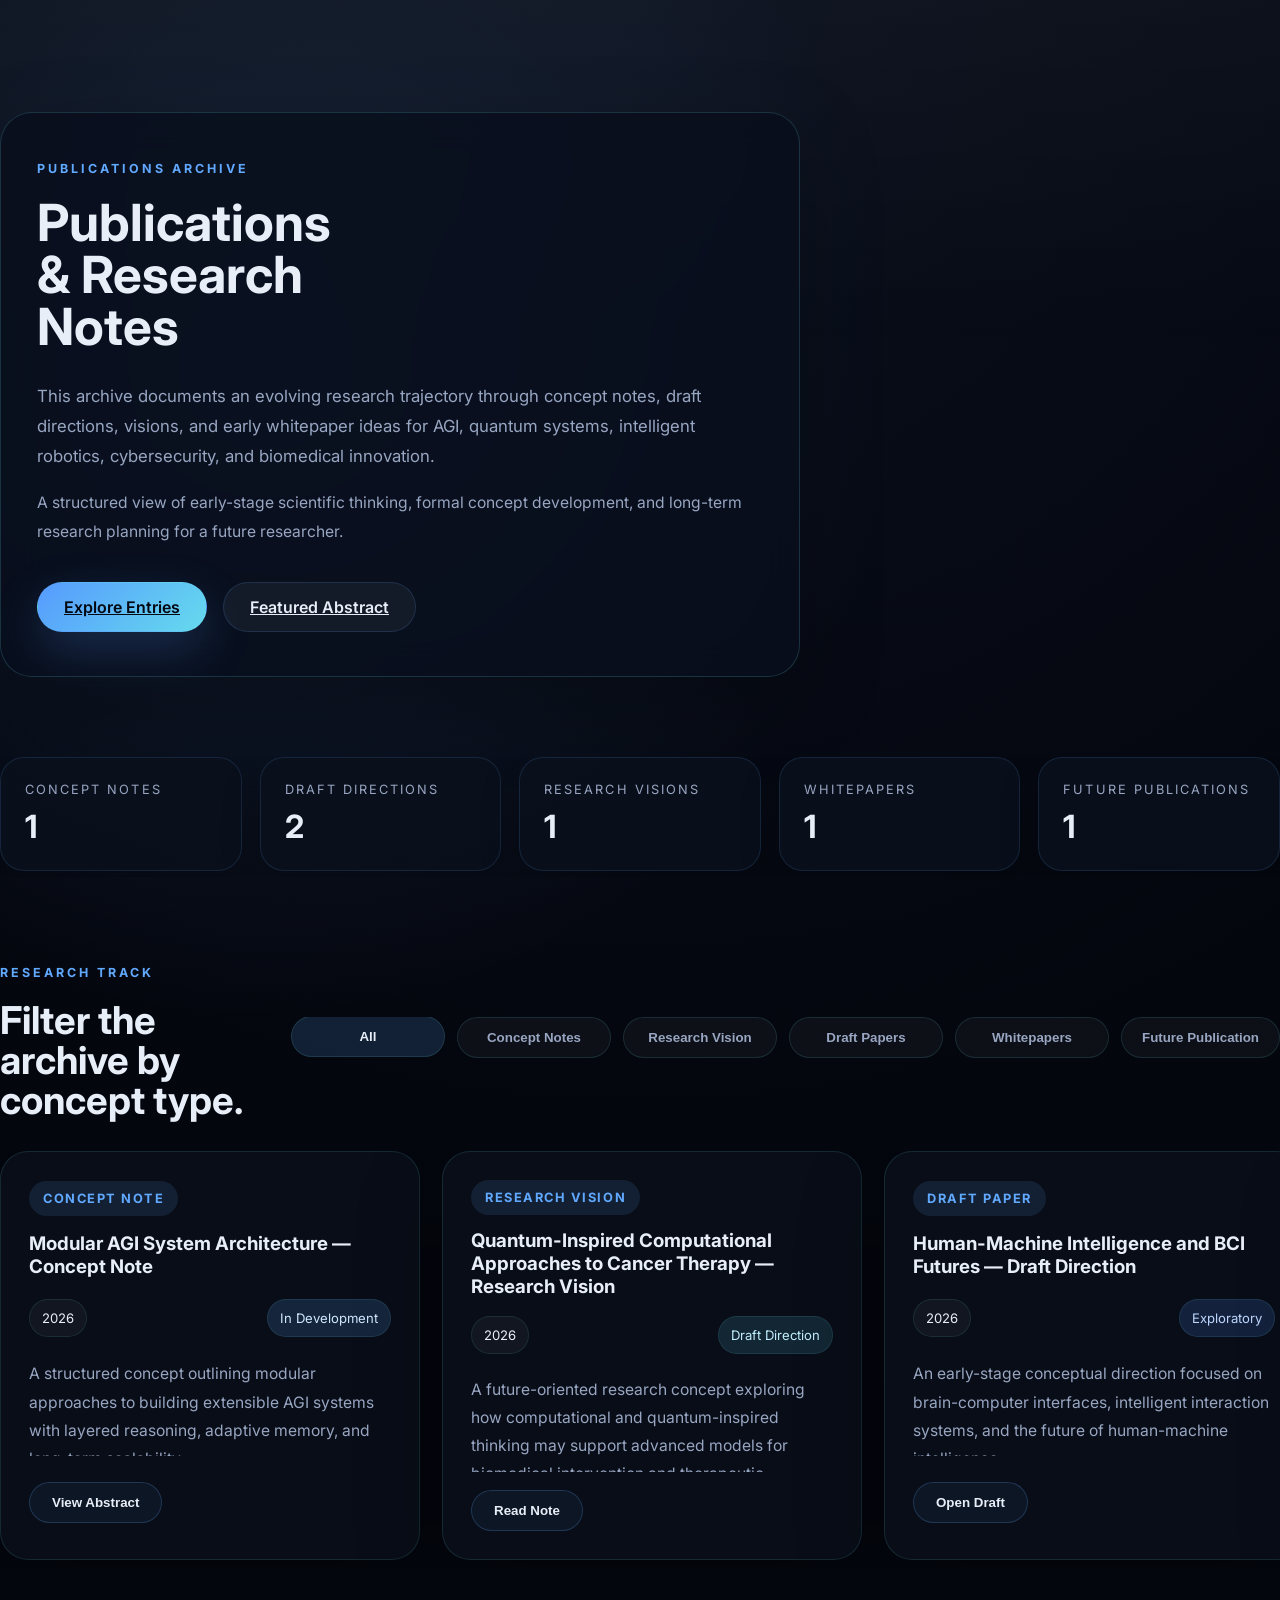
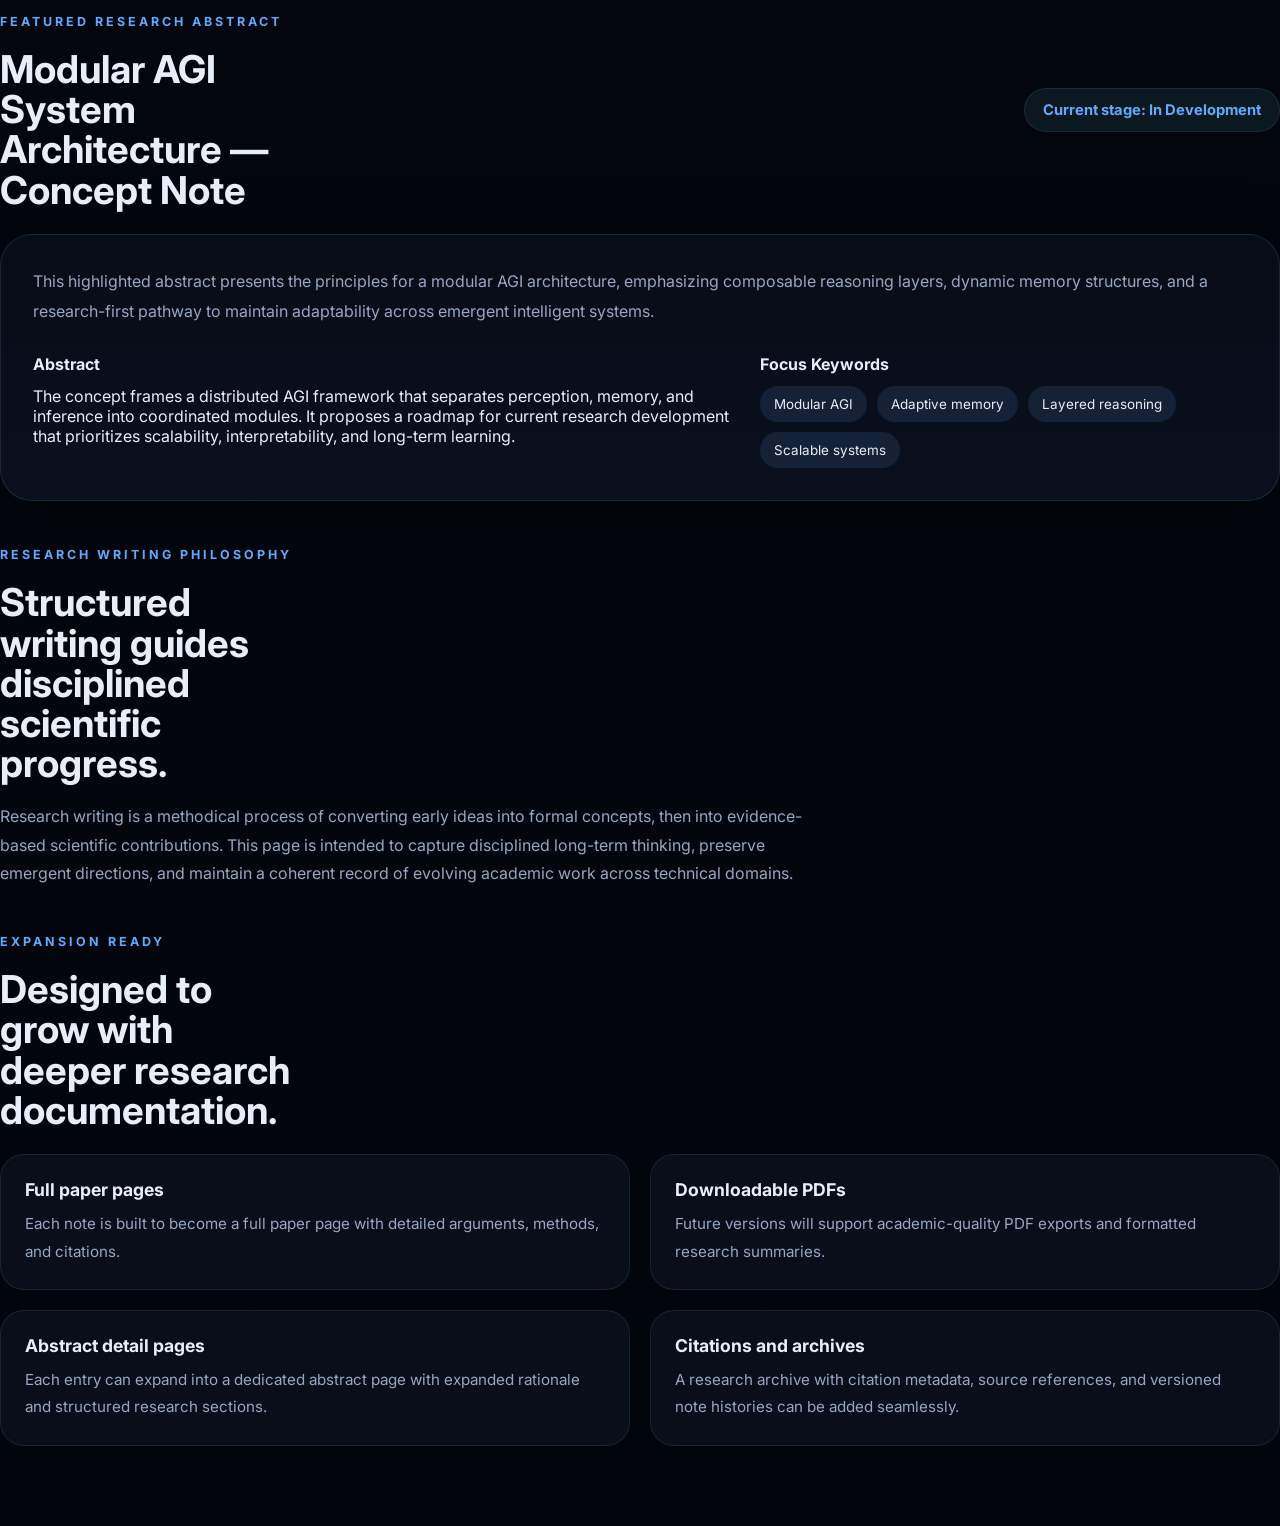
==== publications.html @ 8ec230fd "d1" ====
<!DOCTYPE html>
<html lang="en">
  <head>
    <meta charset="UTF-8" />
    <meta name="viewport" content="width=device-width, initial-scale=1.0" />
    <title>Publications & Research Notes | M D Yousuf</title>
    <meta
      name="description"
      content="Publications and research notes for M D Yousuf, documenting concept papers, research visions, draft directions, and future scientific writing." 
    />
    <link rel="preconnect" href="https://fonts.googleapis.com" />
    <link rel="preconnect" href="https://fonts.gstatic.com" crossorigin />
    <link
      href="https://fonts.googleapis.com/css2?family=Inter:wght@300;400;500;600;700;800&display=swap"
      rel="stylesheet"
    />
    <link rel="stylesheet" href="publications.css" />
  </head>
  <body>
    <div class="page-shell">
      <header class="page-hero">
        <div class="hero-copy reveal">
          <p class="eyebrow">Publications Archive</p>
          <h1>Publications & Research Notes</h1>
          <p class="hero-intro">
            This archive documents an evolving research trajectory through concept notes, draft directions, visions, and early whitepaper ideas for AGI,
            quantum systems, intelligent robotics, cybersecurity, and biomedical innovation.
          </p>
          <p class="hero-subtitle">
            A structured view of early-stage scientific thinking, formal concept development, and long-term research planning for a future researcher.
          </p>
          <div class="hero-actions">
            <a class="btn btn-primary" href="#publications">Explore Entries</a>
            <a class="btn btn-secondary" href="#featured">Featured Abstract</a>
          </div>
        </div>
      </header>

      <section class="stats-bar reveal" aria-label="Publication summary statistics">
        <div class="stats-grid">
          <div class="stat-card">
            <span class="stat-label">Concept Notes</span>
            <strong>1</strong>
          </div>
          <div class="stat-card">
            <span class="stat-label">Draft Directions</span>
            <strong>2</strong>
          </div>
          <div class="stat-card">
            <span class="stat-label">Research Visions</span>
            <strong>1</strong>
          </div>
          <div class="stat-card">
            <span class="stat-label">Whitepapers</span>
            <strong>1</strong>
          </div>
          <div class="stat-card">
            <span class="stat-label">Future Publications</span>
            <strong>1</strong>
          </div>
        </div>
      </section>

      <section class="filter-panel reveal" id="publications">
        <div class="section-header">
          <div>
            <p class="eyebrow">Research Track</p>
            <h2>Filter the archive by concept type.</h2>
          </div>
          <div class="tabs" role="tablist" aria-label="Publication categories">
            <button class="tab active" data-filter="all" type="button">All</button>
            <button class="tab" data-filter="Concept Note" type="button">Concept Notes</button>
            <button class="tab" data-filter="Research Vision" type="button">Research Vision</button>
            <button class="tab" data-filter="Draft Paper" type="button">Draft Papers</button>
            <button class="tab" data-filter="Whitepaper" type="button">Whitepapers</button>
            <button class="tab" data-filter="Future Publication" type="button">Future Publication</button>
          </div>
        </div>
      </section>

      <section class="publications-grid reveal">
        <article class="publication-card" data-category="Concept Note">
          <div class="publication-head">
            <div>
              <span class="type-badge">Concept Note</span>
              <h3>Modular AGI System Architecture — Concept Note</h3>
            </div>
            <div class="meta-pill">
              <span>2026</span>
              <span class="status in-development">In Development</span>
            </div>
          </div>
          <p class="publication-summary">
            A structured concept outlining modular approaches to building extensible AGI systems with layered reasoning, adaptive memory,
            and long-term scalability.
          </p>
          <button class="action-button" type="button">View Abstract</button>
        </article>

        <article class="publication-card" data-category="Research Vision">
          <div class="publication-head">
            <div>
              <span class="type-badge">Research Vision</span>
              <h3>Quantum-Inspired Computational Approaches to Cancer Therapy — Research Vision</h3>
            </div>
            <div class="meta-pill">
              <span>2026</span>
              <span class="status draft-direction">Draft Direction</span>
            </div>
          </div>
          <p class="publication-summary">
            A future-oriented research concept exploring how computational and quantum-inspired thinking may support advanced models
            for biomedical intervention and therapeutic innovation.
          </p>
          <button class="action-button" type="button">Read Note</button>
        </article>

        <article class="publication-card" data-category="Draft Paper">
          <div class="publication-head">
            <div>
              <span class="type-badge">Draft Paper</span>
              <h3>Human-Machine Intelligence and BCI Futures — Draft Direction</h3>
            </div>
            <div class="meta-pill">
              <span>2026</span>
              <span class="status exploratory">Exploratory</span>
            </div>
          </div>
          <p class="publication-summary">
            An early-stage conceptual direction focused on brain-computer interfaces, intelligent interaction systems,
            and the future of human-machine intelligence.
          </p>
          <button class="action-button" type="button">Open Draft</button>
        </article>

        <article class="publication-card" data-category="Whitepaper">
          <div class="publication-head">
            <div>
              <span class="type-badge">Whitepaper</span>
              <h3>Cybersecurity Learning Architecture for Emerging Researchers — Whitepaper Concept</h3>
            </div>
            <div class="meta-pill">
              <span>2026</span>
              <span class="status planning">Planning</span>
            </div>
          </div>
          <p class="publication-summary">
            A conceptual framework for designing a hands-on cybersecurity learning platform for emerging technical researchers through challenge-based systems and structured lab development.
          </p>
          <button class="action-button" type="button">View Abstract</button>
        </article>

        <article class="publication-card" data-category="Future Publication">
          <div class="publication-head">
            <div>
              <span class="type-badge">Future Publication</span>
              <h3>Quantum Biology and Computational Biophysics for Future Biomedical Systems — Future Publication</h3>
            </div>
            <div class="meta-pill">
              <span>2026</span>
              <span class="status research-interest">Research Interest</span>
            </div>
          </div>
          <p class="publication-summary">
            A placeholder research direction exploring how quantum biology, computational modeling, and interdisciplinary analysis may contribute to future biomedical systems thinking.
          </p>
          <button class="action-button" type="button">Read Note</button>
        </article>
      </section>

      <section class="featured-abstract reveal" id="featured">
        <div class="section-header">
          <div>
            <p class="eyebrow">Featured Research Abstract</p>
            <h2>Modular AGI System Architecture — Concept Note</h2>
          </div>
          <span class="abstract-stage">Current stage: In Development</span>
        </div>

        <div class="featured-card">
          <p class="featured-intro">
            This highlighted abstract presents the principles for a modular AGI architecture, emphasizing composable reasoning layers,
            dynamic memory structures, and a research-first pathway to maintain adaptability across emergent intelligent systems.
          </p>
          <div class="featured-details">
            <div>
              <h3>Abstract</h3>
              <p>
                The concept frames a distributed AGI framework that separates perception, memory, and inference into coordinated modules.
                It proposes a roadmap for current research development that prioritizes scalability, interpretability, and long-term learning.
              </p>
            </div>
            <div>
              <h3>Focus Keywords</h3>
              <div class="keyword-list">
                <span>Modular AGI</span>
                <span>Adaptive memory</span>
                <span>Layered reasoning</span>
                <span>Scalable systems</span>
              </div>
            </div>
          </div>
        </div>
      </section>

      <section class="philosophy reveal">
        <div class="section-header">
          <div>
            <p class="eyebrow">Research Writing Philosophy</p>
            <h2>Structured writing guides disciplined scientific progress.</h2>
          </div>
        </div>
        <p class="philosophy-text">
          Research writing is a methodical process of converting early ideas into formal concepts, then into evidence-based scientific contributions.
          This page is intended to capture disciplined long-term thinking, preserve emergent directions, and maintain a coherent record of evolving
          academic work across technical domains.
        </p>
      </section>

      <section class="future-ready reveal">
        <div class="section-header">
          <div>
            <p class="eyebrow">Expansion Ready</p>
            <h2>Designed to grow with deeper research documentation.</h2>
          </div>
        </div>
        <div class="future-grid">
          <div class="future-card">
            <h3>Full paper pages</h3>
            <p>Each note is built to become a full paper page with detailed arguments, methods, and citations.</p>
          </div>
          <div class="future-card">
            <h3>Downloadable PDFs</h3>
            <p>Future versions will support academic-quality PDF exports and formatted research summaries.</p>
          </div>
          <div class="future-card">
            <h3>Abstract detail pages</h3>
            <p>Each entry can expand into a dedicated abstract page with expanded rationale and structured research sections.</p>
          </div>
          <div class="future-card">
            <h3>Citations and archives</h3>
            <p>A research archive with citation metadata, source references, and versioned note histories can be added seamlessly.</p>
          </div>
        </div>
      </section>
    </div>

    <script src="publications.js"></script>
  </body>
</html>
---- publications.css ----
:root {
  --bg: #04060c;
  --surface: rgba(10, 16, 28, 0.92);
  --surface-soft: rgba(10, 16, 28, 0.8);
  --border: rgba(116, 240, 255, 0.16);
  --text: #e8eef8;
  --muted: #98a6c2;
  --accent: #61a9ff;
  --accent-soft: rgba(97, 169, 255, 0.16);
  --shadow: 0 28px 80px rgba(0, 0, 0, 0.28);
  --radius: 24px;
  --container: 1180px;
}

* {
  margin: 0;
  padding: 0;
  box-sizing: border-box;
}

html {
  scroll-behavior: smooth;
}

body {
  font-family: "Inter", sans-serif;
  min-height: 100vh;
  background: radial-gradient(circle at top, rgba(41, 60, 100, 0.16), transparent 35%),
    radial-gradient(circle at 20% 12%, rgba(97, 169, 255, 0.14), transparent 22%),
    linear-gradient(180deg, #04070f 0%, #03050c 100%);
  color: var(--text);
}

body::before {
  content: "";
  position: fixed;
  inset: 0;
  background-image: linear-gradient(180deg, rgba(255, 255, 255, 0.03), transparent 40%);
  pointer-events: none;
}

.container {
  width: min(92%, var(--container));
  margin: 0 auto;
}

.page-shell {
  padding: 48px 0 80px;
}

.page-hero {
  padding: 64px 0 48px;
}

.page-hero .hero-copy {
  max-width: 800px;
  padding: 44px 36px;
  border-radius: 32px;
  background: rgba(9, 15, 28, 0.86);
  border: 1px solid var(--border);
  box-shadow: var(--shadow);
  backdrop-filter: blur(18px);
}

.eyebrow {
  display: inline-flex;
  margin-bottom: 20px;
  letter-spacing: 0.24em;
  text-transform: uppercase;
  color: var(--accent);
  font-size: 0.78rem;
  font-weight: 700;
}

h1,
h2,
h3 {
  color: var(--text);
}

h1 {
  font-size: clamp(3rem, 4vw, 4.8rem);
  line-height: 1.02;
  max-width: 10ch;
}

.hero-intro,
.hero-subtitle,
.publication-summary,
.featured-intro,
.philosophy-text,
.future-card p {
  color: var(--muted);
  line-height: 1.8;
}

.hero-intro {
  margin-top: 28px;
  font-size: 1.05rem;
  max-width: 72ch;
}

.hero-subtitle {
  margin-top: 18px;
  max-width: 72ch;
  font-size: 0.98rem;
}

.hero-actions {
  display: flex;
  flex-wrap: wrap;
  gap: 16px;
  margin-top: 36px;
}

.btn {
  border-radius: 999px;
  padding: 14px 26px;
  border: 1px solid transparent;
  display: inline-flex;
  align-items: center;
  justify-content: center;
  font-weight: 600;
  transition: transform 0.22s ease, box-shadow 0.22s ease, background 0.22s ease;
}

.btn:hover {
  transform: translateY(-2px);
}

.btn-primary {
  color: #030812;
  background: linear-gradient(135deg, rgba(86, 154, 255, 1), rgba(110, 236, 255, 0.92));
  box-shadow: 0 18px 48px rgba(86, 154, 255, 0.22);
}

.btn-secondary {
  color: var(--text);
  background: rgba(255, 255, 255, 0.05);
  border-color: rgba(97, 169, 255, 0.16);
}

.stats-bar {
  margin-top: 32px;
}

.stats-grid {
  display: flex;
  flex-wrap: wrap;
  gap: 18px;
  justify-content: space-between;
  overflow-x: auto;
  padding-bottom: 6px;
}

.stats-grid::-webkit-scrollbar {
  display: none;
}

.stat-card {
  min-width: 184px;
  flex: 1 1 184px;
  padding: 24px;
  border-radius: 24px;
  background: rgba(10, 16, 28, 0.88);
  border: 1px solid rgba(97, 169, 255, 0.14);
  box-shadow: 0 16px 42px rgba(0, 0, 0, 0.16);
}

.stat-label {
  display: block;
  margin-bottom: 10px;
  font-size: 0.8rem;
  letter-spacing: 0.16em;
  color: var(--muted);
  text-transform: uppercase;
}

.stat-card strong {
  font-size: 2rem;
  color: var(--text);
}

.filter-panel {
  margin-top: 48px;
  padding: 36px 0 0;
}

.section-header {
  display: grid;
  grid-template-columns: 1fr auto;
  gap: 32px;
  align-items: center;
}

.section-header h2 {
  font-size: clamp(2rem, 3vw, 3rem);
  line-height: 1.05;
  max-width: 12ch;
}

.tabs {
  display: flex;
  gap: 12px;
  flex-wrap: nowrap;
  overflow-x: auto;
  padding-bottom: 6px;
}

.tabs::-webkit-scrollbar {
  display: none;
}

.tab {
  flex: 0 0 auto;
  min-width: 154px;
  padding: 12px 20px;
  border-radius: 999px;
  background: rgba(255, 255, 255, 0.04);
  border: 1px solid rgba(116, 240, 255, 0.12);
  color: var(--muted);
  cursor: pointer;
  font-weight: 600;
  transition: background 0.22s ease, color 0.22s ease, transform 0.22s ease;
}

.tab:hover,
.tab.active {
  background: rgba(97, 169, 255, 0.16);
  color: var(--text);
  transform: translateY(-1px);
}

.publications-grid {
  margin-top: 30px;
  display: flex;
  gap: 22px;
  overflow-x: auto;
  padding-bottom: 8px;
  scroll-snap-type: x mandatory;
}

.publications-grid::-webkit-scrollbar {
  height: 8px;
}

.publications-grid::-webkit-scrollbar-thumb {
  background: rgba(97, 169, 255, 0.3);
  border-radius: 999px;
}

.publication-card {
  min-width: 420px;
  max-width: 520px;
  flex: 0 0 420px;
  scroll-snap-align: start;
  padding: 28px;
  border-radius: 28px;
  background: rgba(9, 14, 24, 0.96);
  border: 1px solid rgba(116, 240, 255, 0.12);
  box-shadow: 0 30px 90px rgba(0, 0, 0, 0.24);
  display: grid;
  gap: 18px;
  transition: transform 0.22s ease, border-color 0.22s ease, box-shadow 0.22s ease, background 0.22s ease;
}

.publication-card:hover {
  transform: translateY(-4px);
  border-color: rgba(116, 240, 255, 0.18);
}

.publication-head {
  display: grid;
  gap: 18px;
}

.publication-head > div {
  display: flex;
  flex-wrap: wrap;
  gap: 14px;
  align-items: center;
  justify-content: space-between;
}

.publication-head > div h3 {
  flex: 1 1 100%;
  min-width: 0;
}

.type-badge {
  display: inline-flex;
  align-items: center;
  padding: 10px 14px;
  border-radius: 999px;
  background: rgba(97, 169, 255, 0.12);
  color: var(--accent);
  font-size: 0.8rem;
  font-weight: 700;
  text-transform: uppercase;
  letter-spacing: 0.12em;
}

.meta-pill {
  display: inline-flex;
  align-items: center;
  gap: 10px;
  flex-wrap: wrap;
}

.meta-pill span {
  border-radius: 999px;
  padding: 10px 12px;
  font-size: 0.82rem;
  background: rgba(255, 255, 255, 0.04);
  border: 1px solid rgba(116, 240, 255, 0.1);
}

.status {
  color: var(--text);
}

.status.in-development {
  background: rgba(97, 169, 255, 0.16);
  color: #cfe8ff;
}

.status.draft-direction {
  background: rgba(94, 219, 255, 0.12);
  color: #c2efff;
}

.status.exploratory {
  background: rgba(83, 141, 255, 0.16);
  color: #bdd7ff;
}

.status.planning {
  background: rgba(116, 240, 255, 0.12);
  color: #d4f6ff;
}

.status.research-interest {
  background: rgba(66, 109, 213, 0.14);
  color: #c5d6ff;
}

.publication-summary {
  margin-top: 4px;
  font-size: 0.98rem;
  max-height: 96px;
  overflow: hidden;
  transition: max-height 0.35s ease;
}

.publication-summary.expanded {
  max-height: 420px;
}

.action-button {
  align-self: start;
  width: fit-content;
  padding: 12px 22px;
  border-radius: 999px;
  border: 1px solid rgba(97, 169, 255, 0.22);
  background: rgba(97, 169, 255, 0.06);
  color: var(--text);
  cursor: pointer;
  font-weight: 600;
  transition: transform 0.22s ease, background 0.22s ease, border-color 0.22s ease;
}

.action-button:hover {
  transform: translateY(-1px);
  background: rgba(97, 169, 255, 0.14);
  border-color: rgba(97, 169, 255, 0.3);
}

.featured-abstract,
.philosophy,
.future-ready {
  margin-top: 42px;
}

.featured-card {
  margin-top: 24px;
  padding: 32px;
  border-radius: 32px;
  background: linear-gradient(180deg, rgba(7, 12, 22, 0.98), rgba(11, 17, 32, 0.92));
  border: 1px solid rgba(116, 240, 255, 0.12);
  box-shadow: var(--shadow);
}

.featured-details {
  margin-top: 28px;
  display: grid;
  grid-template-columns: 1.3fr 0.9fr;
  gap: 24px;
}

.featured-details h3 {
  margin-bottom: 12px;
  font-size: 1rem;
}

.keyword-list {
  display: flex;
  flex-wrap: wrap;
  gap: 10px;
}

.keyword-list span {
  padding: 10px 14px;
  border-radius: 999px;
  background: rgba(97, 169, 255, 0.12);
  color: var(--text);
  font-size: 0.84rem;
}

.featured-intro {
  font-size: 1rem;
  line-height: 1.85;
}

.abstract-stage {
  display: inline-flex;
  align-items: center;
  padding: 12px 18px;
  border-radius: 999px;
  border: 1px solid rgba(97, 169, 255, 0.14);
  background: rgba(116, 240, 255, 0.08);
  color: var(--accent);
  font-size: 0.92rem;
  font-weight: 700;
}

.philosophy-text {
  margin-top: 18px;
  max-width: 82ch;
  font-size: 1rem;
}

.future-grid {
  margin-top: 24px;
  display: grid;
  grid-template-columns: repeat(2, minmax(0, 1fr));
  gap: 20px;
}

.future-card {
  padding: 24px;
  border-radius: 24px;
  border: 1px solid rgba(116, 240, 255, 0.10);
  background: rgba(10, 16, 28, 0.92);
}

.future-card h3 {
  margin-bottom: 10px;
  font-size: 1.1rem;
}

.future-card p {
  font-size: 0.95rem;
}

.reveal {
  opacity: 0;
  transform: translateY(18px);
  transition: opacity 0.8s ease, transform 0.8s ease;
}

.reveal.active {
  opacity: 1;
  transform: translateY(0);
}

@media (max-width: 1120px) {
  .stats-grid,
  .featured-details,
  .future-grid {
    grid-template-columns: 1fr;
  }

  .publications-grid {
    flex-direction: column;
    gap: 20px;
  }

  .section-header {
    grid-template-columns: 1fr;
  }
}

@media (max-width: 720px) {
  .page-shell {
    padding: 32px 0 64px;
  }

  .page-hero .hero-copy {
    padding: 28px 22px;
  }

  .hero-actions {
    flex-direction: column;
    align-items: stretch;
  }

  .btn {
    width: 100%;
  }

  .stats-grid {
    grid-template-columns: repeat(2, minmax(0, 1fr));
  }

  .publication-card {
    padding: 24px;
  }
}

@media (max-width: 520px) {
  .stats-grid {
    grid-template-columns: 1fr;
  }

  .tab {
    flex: 1 1 100%;
  }
}
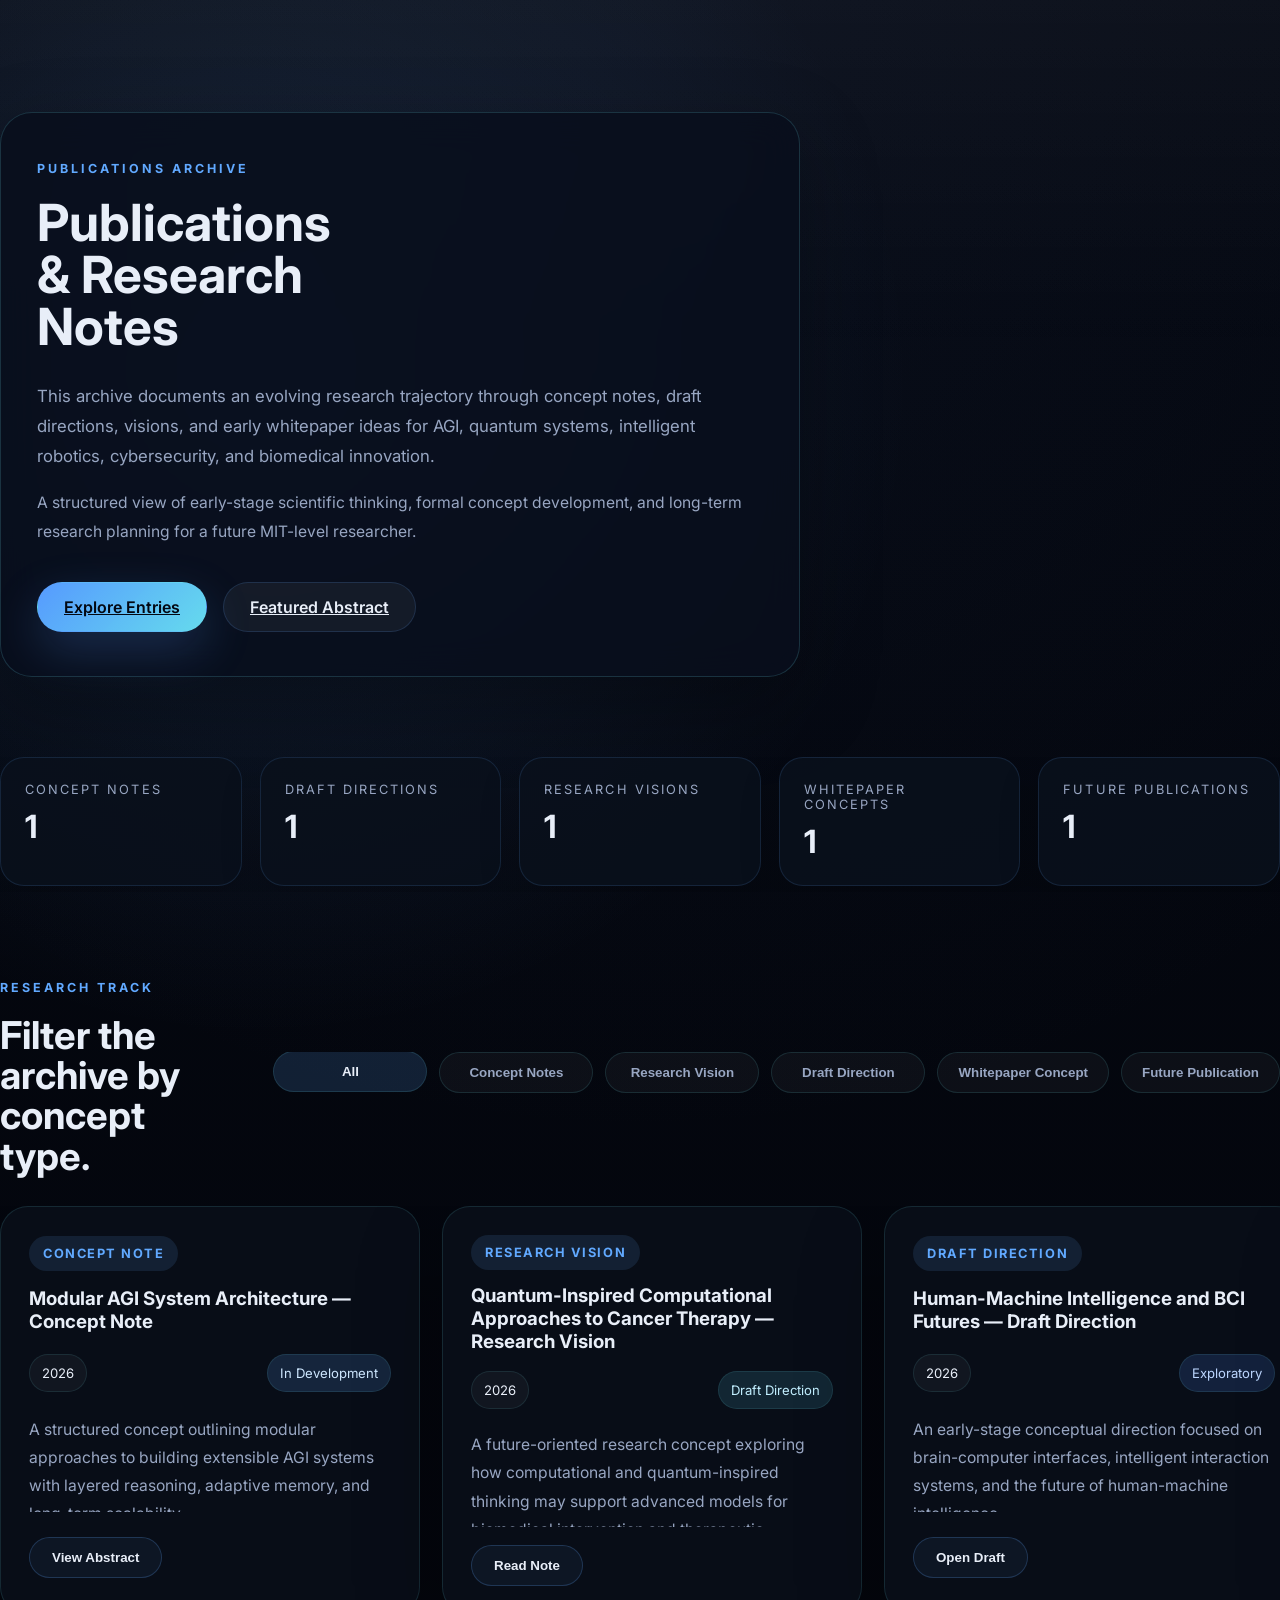
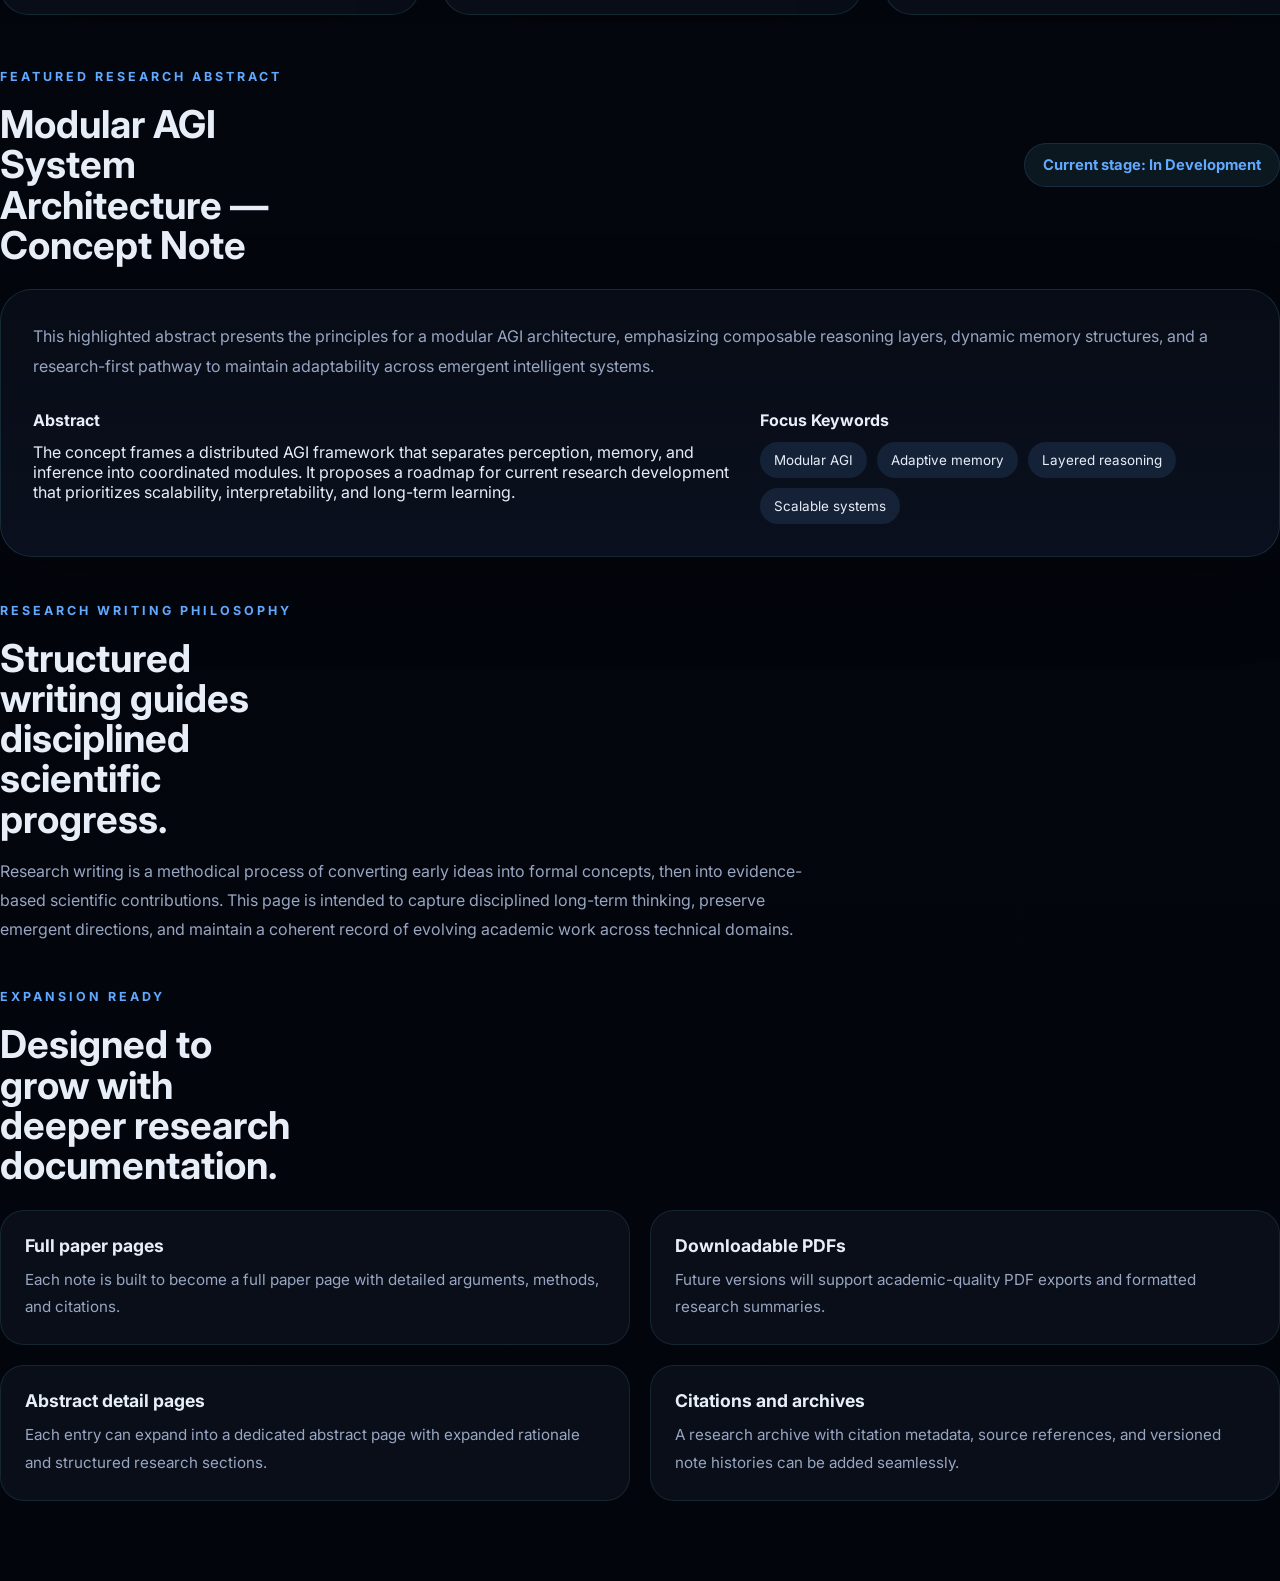
==== commit fdc32eae: "##f" ====
--- a/publications.html
+++ b/publications.html
@@ -27,7 +27,7 @@
             quantum systems, intelligent robotics, cybersecurity, and biomedical innovation.
           </p>
           <p class="hero-subtitle">
-            A structured view of early-stage scientific thinking, formal concept development, and long-term research planning for a future researcher.
+            A structured view of early-stage scientific thinking, formal concept development, and long-term research planning for a future MIT-level researcher.
           </p>
           <div class="hero-actions">
             <a class="btn btn-primary" href="#publications">Explore Entries</a>
@@ -44,14 +44,14 @@
           </div>
           <div class="stat-card">
             <span class="stat-label">Draft Directions</span>
-            <strong>2</strong>
+            <strong>1</strong>
           </div>
           <div class="stat-card">
             <span class="stat-label">Research Visions</span>
             <strong>1</strong>
           </div>
           <div class="stat-card">
-            <span class="stat-label">Whitepapers</span>
+            <span class="stat-label">Whitepaper Concepts</span>
             <strong>1</strong>
           </div>
           <div class="stat-card">
@@ -71,8 +71,8 @@
             <button class="tab active" data-filter="all" type="button">All</button>
             <button class="tab" data-filter="Concept Note" type="button">Concept Notes</button>
             <button class="tab" data-filter="Research Vision" type="button">Research Vision</button>
-            <button class="tab" data-filter="Draft Paper" type="button">Draft Papers</button>
-            <button class="tab" data-filter="Whitepaper" type="button">Whitepapers</button>
+            <button class="tab" data-filter="Draft Direction" type="button">Draft Direction</button>
+            <button class="tab" data-filter="Whitepaper Concept" type="button">Whitepaper Concept</button>
             <button class="tab" data-filter="Future Publication" type="button">Future Publication</button>
           </div>
         </div>
@@ -115,10 +115,10 @@
           <button class="action-button" type="button">Read Note</button>
         </article>
 
-        <article class="publication-card" data-category="Draft Paper">
-          <div class="publication-head">
-            <div>
-              <span class="type-badge">Draft Paper</span>
+        <article class="publication-card" data-category="Draft Direction">
+          <div class="publication-head">
+            <div>
+              <span class="type-badge">Draft Direction</span>
               <h3>Human-Machine Intelligence and BCI Futures — Draft Direction</h3>
             </div>
             <div class="meta-pill">
@@ -133,10 +133,10 @@
           <button class="action-button" type="button">Open Draft</button>
         </article>
 
-        <article class="publication-card" data-category="Whitepaper">
-          <div class="publication-head">
-            <div>
-              <span class="type-badge">Whitepaper</span>
+        <article class="publication-card" data-category="Whitepaper Concept">
+          <div class="publication-head">
+            <div>
+              <span class="type-badge">Whitepaper Concept</span>
               <h3>Cybersecurity Learning Architecture for Emerging Researchers — Whitepaper Concept</h3>
             </div>
             <div class="meta-pill">
